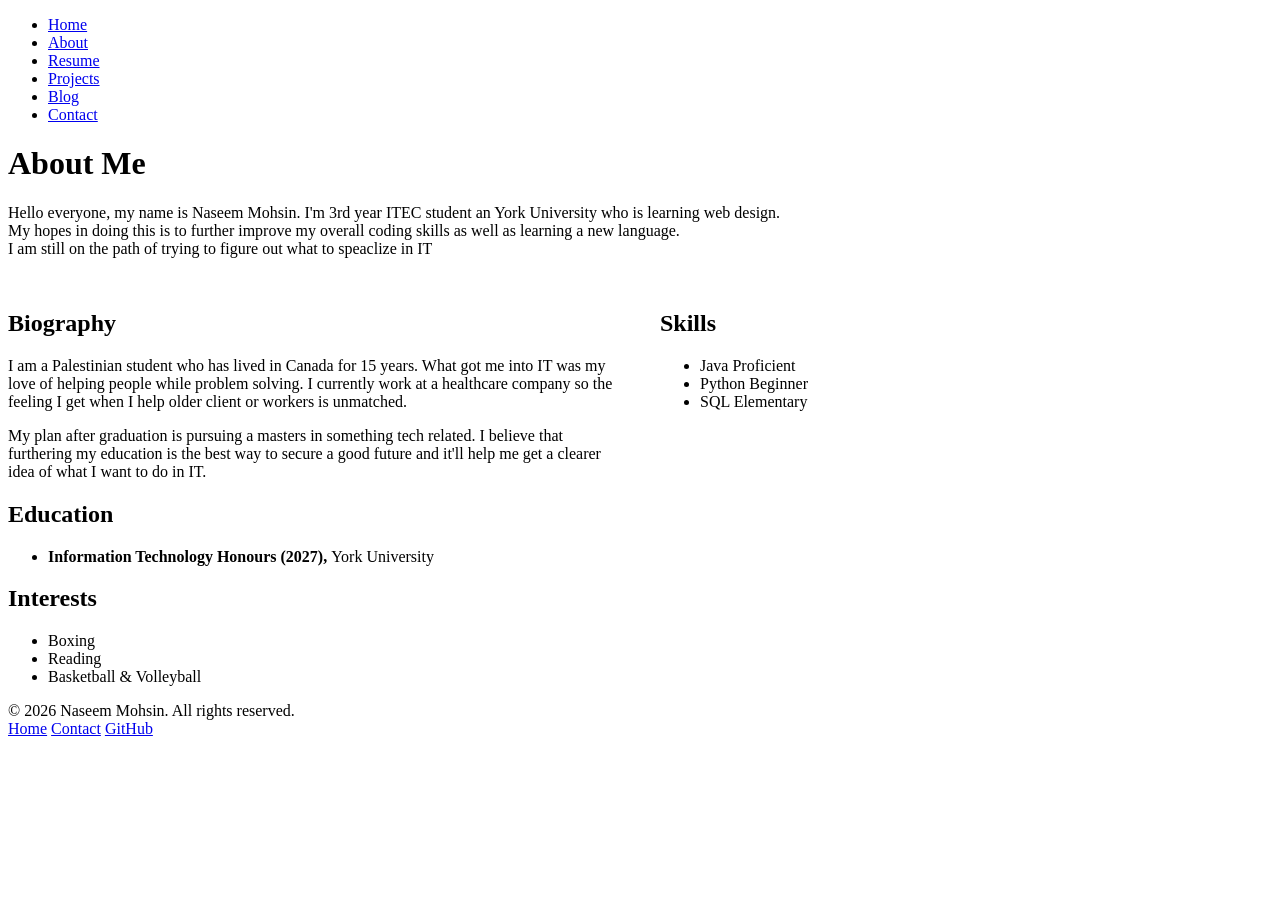
==== about.html @ fe55f2ef "Add files via upload This is the final version of about, blog, contact, index, for Part A" ====
<!DOCTYPE html>
<html lang="en">
<head>
  <meta charset="UTF-8">
  <meta name="viewport" content="width=device-width, initial-scale=1.0">
  <title>About Naseem Mohsin</title>
  <link rel="stylesheet" href="css/style.css">

  <style>
    .bio-grid { display: grid; grid-template-columns: 1fr 1fr; gap: 2.5rem; margin-top: 2rem; }
    @media (max-width: 720px) { .bio-grid { grid-template-columns: 1fr; } }
  </style>
</head>
<body>

  <header class="site-header">
    <div class="nav-wrap">
      <a href="index.html" class="logo">
      <nav><ul class="nav-links">
        <li><a href="index.html">Home</a></li>
        <li><a href="about.html" aria-current="page">About</a></li>
        <li><a href="resume.html">Resume</a></li>
        <li><a href="projects.html">Projects</a></li>
        <li><a href="blog.html">Blog</a></li>
        <li><a href="contact.html">Contact</a></li>
      </ul></nav>
    </div>
  </header>

  <main class="container">
    <div class="page-header">
      <h1>About Me</h1>
      <p class="lede">
        Hello everyone, my name is Naseem Mohsin. I'm 3rd year ITEC student an York University who is learning web design. 
        <br>My hopes in doing this is to further improve my overall coding skills as well as learning a new language. 
        <br>I am still on the path of trying to figure out what to speaclize in IT</p>
    </div>

    <section class="bio-grid">
      <div>
        <h2>Biography</h2>
        <p>I am a Palestinian student who has lived in Canada for 15 years. What got me into IT was my love of helping people while problem solving. I currently work at a healthcare company so the feeling I get when I help older client or workers is unmatched.</p>
        <p>My plan after graduation is pursuing a masters in something tech related. I believe that furthering my education is the best way to secure a good future and it'll help me get a clearer idea of what I want to do in IT.</p>

        <h2>Education</h2>
        <ul>
          <li><strong>Information Technology Honours (2027), </strong> York University</li>
        </ul>

        <h2>Interests</h2>
        <ul>
          <li>Boxing</li>
          <li>Reading </li>
          <li>Basketball & Volleyball</li>
        </ul>
      </div>

      <div>
        <h2>Skills</h2>
        <ul class="skill-list">
          <li><span>Java</span> <span class="tag"> Proficient</span></li>
          <li><span>Python</span> <span class="tag">Beginner</span></li>
          <li><span>SQL</span> <span class="tag">Elementary</span></li>
        </ul>
      </div>
    </section>
  </main>

  <footer class="site-footer">
    <div class="footer-wrap">
      <span>&copy; 2026 Naseem Mohsin. All rights reserved.</span>
      <div class="footer-links">
        <a href="index.html">Home</a>
        <a href="contact.html">Contact</a>
        <a href="https://github.com/Naseem710" target="_blank" rel="noopener">GitHub</a>
      </div>
    </div>
  </footer>
</body>
</html>
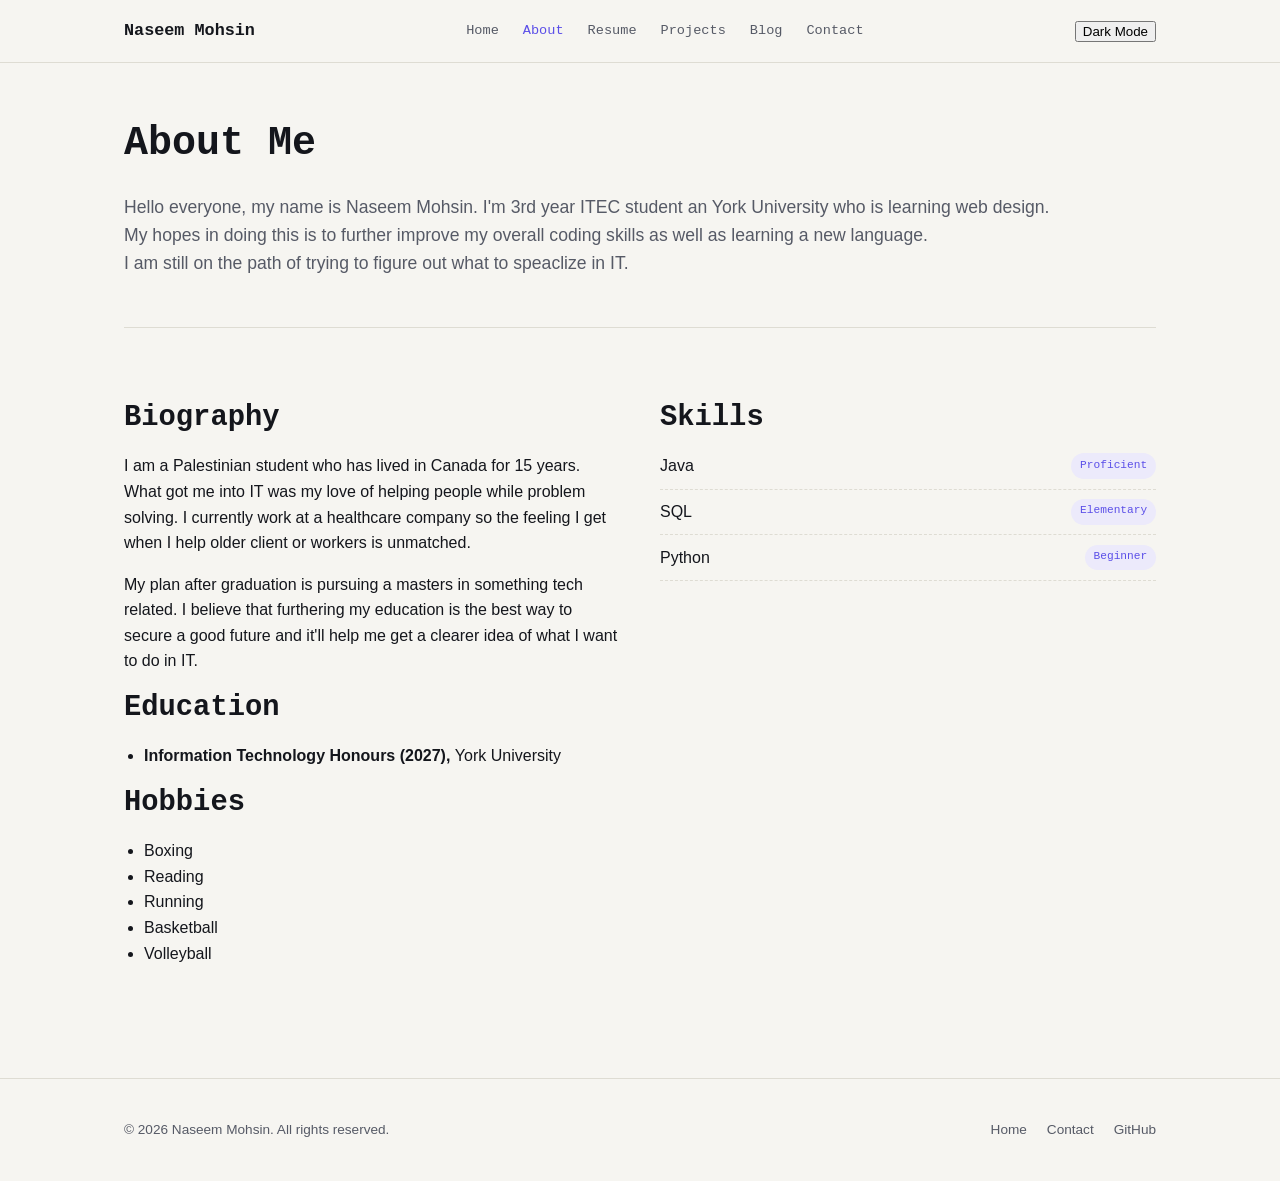
==== commit 642f36ba: "Add files via upload These are the final chanegs done for Phase B part 1" ====
--- a/about.html
+++ b/about.html
@@ -5,6 +5,7 @@
   <meta name="viewport" content="width=device-width, initial-scale=1.0">
   <title>About Naseem Mohsin</title>
   <link rel="stylesheet" href="css/style.css">
+  <script src="js/theme.js" defer></script>
 
   <style>
     .bio-grid { display: grid; grid-template-columns: 1fr 1fr; gap: 2.5rem; margin-top: 2rem; }
@@ -15,7 +16,7 @@
 
   <header class="site-header">
     <div class="nav-wrap">
-      <a href="index.html" class="logo">
+      <a href="index.html" class="logo">Naseem Mohsin</a>
       <nav><ul class="nav-links">
         <li><a href="index.html">Home</a></li>
         <li><a href="about.html" aria-current="page">About</a></li>
@@ -24,16 +25,17 @@
         <li><a href="blog.html">Blog</a></li>
         <li><a href="contact.html">Contact</a></li>
       </ul></nav>
+      <button id="theme-toggle" aria-label="Toggle dark mode">Dark Mode</button>
     </div>
   </header>
 
   <main class="container">
     <div class="page-header">
       <h1>About Me</h1>
-      <p class="lede">
+      <p class="intro-text">
         Hello everyone, my name is Naseem Mohsin. I'm 3rd year ITEC student an York University who is learning web design. 
         <br>My hopes in doing this is to further improve my overall coding skills as well as learning a new language. 
-        <br>I am still on the path of trying to figure out what to speaclize in IT</p>
+        <br>I am still on the path of trying to figure out what to speaclize in IT.</p>
     </div>
 
     <section class="bio-grid">
@@ -47,11 +49,13 @@
           <li><strong>Information Technology Honours (2027), </strong> York University</li>
         </ul>
 
-        <h2>Interests</h2>
+        <h2>Hobbies</h2>
         <ul>
           <li>Boxing</li>
           <li>Reading </li>
-          <li>Basketball & Volleyball</li>
+          <li>Running</li>
+          <li>Basketball</li>
+          <li>Volleyball</li>
         </ul>
       </div>
 
@@ -59,8 +63,9 @@
         <h2>Skills</h2>
         <ul class="skill-list">
           <li><span>Java</span> <span class="tag"> Proficient</span></li>
+          <li><span>SQL</span> <span class="tag">Elementary</span></li>
           <li><span>Python</span> <span class="tag">Beginner</span></li>
-          <li><span>SQL</span> <span class="tag">Elementary</span></li>
+          
         </ul>
       </div>
     </section>
@@ -72,9 +77,9 @@
       <div class="footer-links">
         <a href="index.html">Home</a>
         <a href="contact.html">Contact</a>
-        <a href="https://github.com/Naseem710" target="_blank" rel="noopener">GitHub</a>
+        <a href="https://github.com/Naseem710" >GitHub</a>
       </div>
     </div>
   </footer>
 </body>
-</html>
+</html>
--- a/css/style.css
+++ b/css/style.css
@@ -0,0 +1,256 @@
+* { box-sizing: border-box; }
+body {
+  margin: 0;
+  background: #F6F5F1;
+  color: #14161C;
+  font-family: Arial, Helvetica, sans-serif;
+  font-size: 16px;
+  line-height: 1.6;
+  transition: background 0.2s ease, color 0.2s ease;
+}
+img { max-width: 100%; display: block; }
+a { color: #5B4FE8; text-decoration: none; }
+a:hover { text-decoration: underline; }
+ul, ol { padding-left: 1.25rem; }
+
+a:focus, button:focus, input:focus, textarea:focus, select:focus {
+  outline: 2px solid #5B4FE8;
+  outline-offset: 2px;
+}
+
+h1, h2, h3 {
+  font-family: 'Courier New', Courier, monospace;
+  line-height: 1.25;
+  margin: 0 0 0.6em;
+}
+h1 { font-size: 2.5rem; }
+h2 { font-size: 1.8rem; }
+@media (max-width: 640px) {
+  h1 { font-size: 1.9rem; }
+  h2 { font-size: 1.4rem; }
+}
+h3 { font-size: 1.15rem; }
+p { margin: 0 0 1em; }
+
+.container {
+  max-width: 1080px;
+  margin: 0 auto;
+  padding: 0 1.5rem;
+}
+
+/* Site Header */
+.site-header {
+  border-bottom: 1px solid #DEDCD3;
+  position: sticky;
+  top: 0;
+  background: #F6F5F1;
+  z-index: 10;
+}
+.nav-wrap {
+  display: flex;
+  align-items: center;
+  justify-content: space-between;
+  padding: 1.1rem 1.5rem;
+  max-width: 1080px;
+  margin: 0 auto;
+  gap: 1rem;
+}
+.logo {
+  font-family: 'Courier New', Courier, monospace;
+  font-weight: 700;
+  font-size: 1.05rem;
+  color: #14161C;
+}
+.logo span { color: #5B4FE8; }
+.nav-links {
+  list-style: none;
+  display: flex;
+  gap: 1.5rem;
+  margin: 0;
+  padding: 0;
+  font-family: 'Courier New', Courier, monospace;
+  font-size: 0.85rem;
+}
+.nav-links a { color: #565A66; }
+.nav-links a:hover, .nav-links a[aria-current="page"] {
+  color: #5B4FE8;
+  text-decoration: none;
+}
+
+@media (max-width: 640px) {
+  .nav-links { display: none; }
+}
+
+/*  Buttons */
+.btn {
+  display: inline-block;
+  font-family: 'Courier New', Courier, monospace;
+  font-size: 0.85rem;
+  padding: 0.7rem 1.3rem;
+  border-radius: 6px;
+  border: 1px solid #5B4FE8;
+  cursor: pointer;
+}
+.btn-primary { background: #5B4FE8; color: #fff; }
+.btn-primary:hover { opacity: 0.9; text-decoration: none; }
+.btn-outline { background: transparent; color: #5B4FE8; }
+.btn-outline:hover { background: #ECEAFB; text-decoration: none; }
+
+/*  Home page/ index.html */
+.intro-section {
+  padding: 5rem 0 4rem;
+  display: grid;
+  grid-template-columns: 1.1fr 0.9fr;
+  gap: 3rem;
+  align-items: center;
+}
+.intro-photo {
+  width: 100%;
+  aspect-ratio: 1;
+  border-radius: 6px;
+  background: #ECEAFB;
+  border: 1px solid #DEDCD3;
+  object-fit: cover;
+}
+.intro-section p.intro-text { font-size: 1.1rem; color: #565A66; }
+.intro-actions { display: flex; gap: 0.9rem; margin-top: 1.5rem; flex-wrap: wrap; }
+
+@media (max-width: 720px) {
+  .intro-section { grid-template-columns: 1fr; padding: 3rem 0 2.5rem; }
+  .intro-photo { max-width: 260px; }
+}
+
+/* General header (not including home page */
+.page-header {
+  padding: 3.5rem 0 2rem;
+  border-bottom: 1px solid #DEDCD3;
+  margin-bottom: 2.5rem;
+}
+.intro-text { font-size: 1.1rem; color: #565A66; }
+
+/* Sections */
+section { padding: 2rem 0; }
+.two-col {
+  display: grid;
+  grid-template-columns: repeat(2, 1fr);
+  gap: 2rem;
+}
+@media (max-width: 720px) {
+  .two-col { grid-template-columns: 1fr; }
+}
+
+/* cards that were used */
+.card {
+  background: #FFFFFF;
+  border: 1px solid #DEDCD3;
+  border-radius: 6px;
+  padding: 1.5rem;
+}
+.grid {
+  display: grid;
+  grid-template-columns: repeat(auto-fit, minmax(260px, 1fr));
+  gap: 1.5rem;
+}
+.card-img {
+  width: 100%;
+  aspect-ratio: 16/10;
+  object-fit: cover;
+  border-radius: 6px;
+  margin-bottom: 1rem;
+  background: #ECEAFB;
+}
+.card-title { margin-bottom: 0.4rem; }
+.card-meta {
+  font-family: 'Courier New', Courier, monospace;
+  font-size: 0.75rem;
+  color: #565A66;
+  margin-bottom: 0.6rem;
+  display: flex;
+  gap: 0.75rem;
+  flex-wrap: wrap;
+}
+.tag {
+  display: inline-block;
+  font-family: 'Courier New', Courier, monospace;
+  font-size: 0.7rem;
+  background: #ECEAFB;
+  color: #5B4FE8;
+  padding: 0.2rem 0.55rem;
+  border-radius: 999px;
+}
+
+/* SKills on about page */
+.skill-list, .value-list {
+  list-style: none;
+  padding: 0;
+  margin: 0;
+  display: grid;
+  gap: 0.6rem;
+}
+.skill-list li, .value-list li {
+  display: flex;
+  justify-content: space-between;
+  border-bottom: 1px dashed #DEDCD3;
+  padding-bottom: 0.6rem;
+}
+
+/* Contact form*/
+.form-field { margin-bottom: 1.3rem; }
+label {
+  display: block;
+  font-family: 'Courier New', Courier, monospace;
+  font-size: 0.8rem;
+  margin-bottom: 0.4rem;
+  color: #565A66;
+}
+input, textarea {
+  width: 100%;
+  font-family: Arial, Helvetica, sans-serif;
+  font-size: 1rem;
+  padding: 0.7rem 0.85rem;
+  border-radius: 6px;
+  border: 1px solid #DEDCD3;
+  background: #FFFFFF;
+  color: #14161C;
+}
+textarea { min-height: 140px; resize: vertical; }
+
+.social-links { display: flex; gap: 1rem; margin-top: 1rem; }
+.social-links a {
+  border: 1px solid #DEDCD3;
+  border-radius: 6px;
+  padding: 0.6rem 0.9rem;
+  color: #14161C;
+  font-family: 'Courier New', Courier, monospace;
+  font-size: 0.8rem;
+}
+.social-links a:hover { border-color: #5B4FE8; color: #5B4FE8; text-decoration: none; }
+
+/* Resume page */
+.resume-embed {
+  width: 100%;
+  height: 95vh;
+  border: 1px solid #DEDCD3;
+  border-radius: 6px;
+}
+
+/* Footer */
+.site-footer {
+  border-top: 1px solid #DEDCD3;
+  margin-top: 4rem;
+  padding: 2.5rem 0;
+  font-size: 0.85rem;
+  color: #565A66;
+}
+.footer-wrap {
+  max-width: 1080px;
+  margin: 0 auto;
+  padding: 0 1.5rem;
+  display: flex;
+  justify-content: space-between;
+  align-items: center;
+  gap: 1rem;
+  flex-wrap: wrap;
+}
+.footer-links { display: flex; gap: 1.25rem; }
+.footer-links a { color: #565A66; }
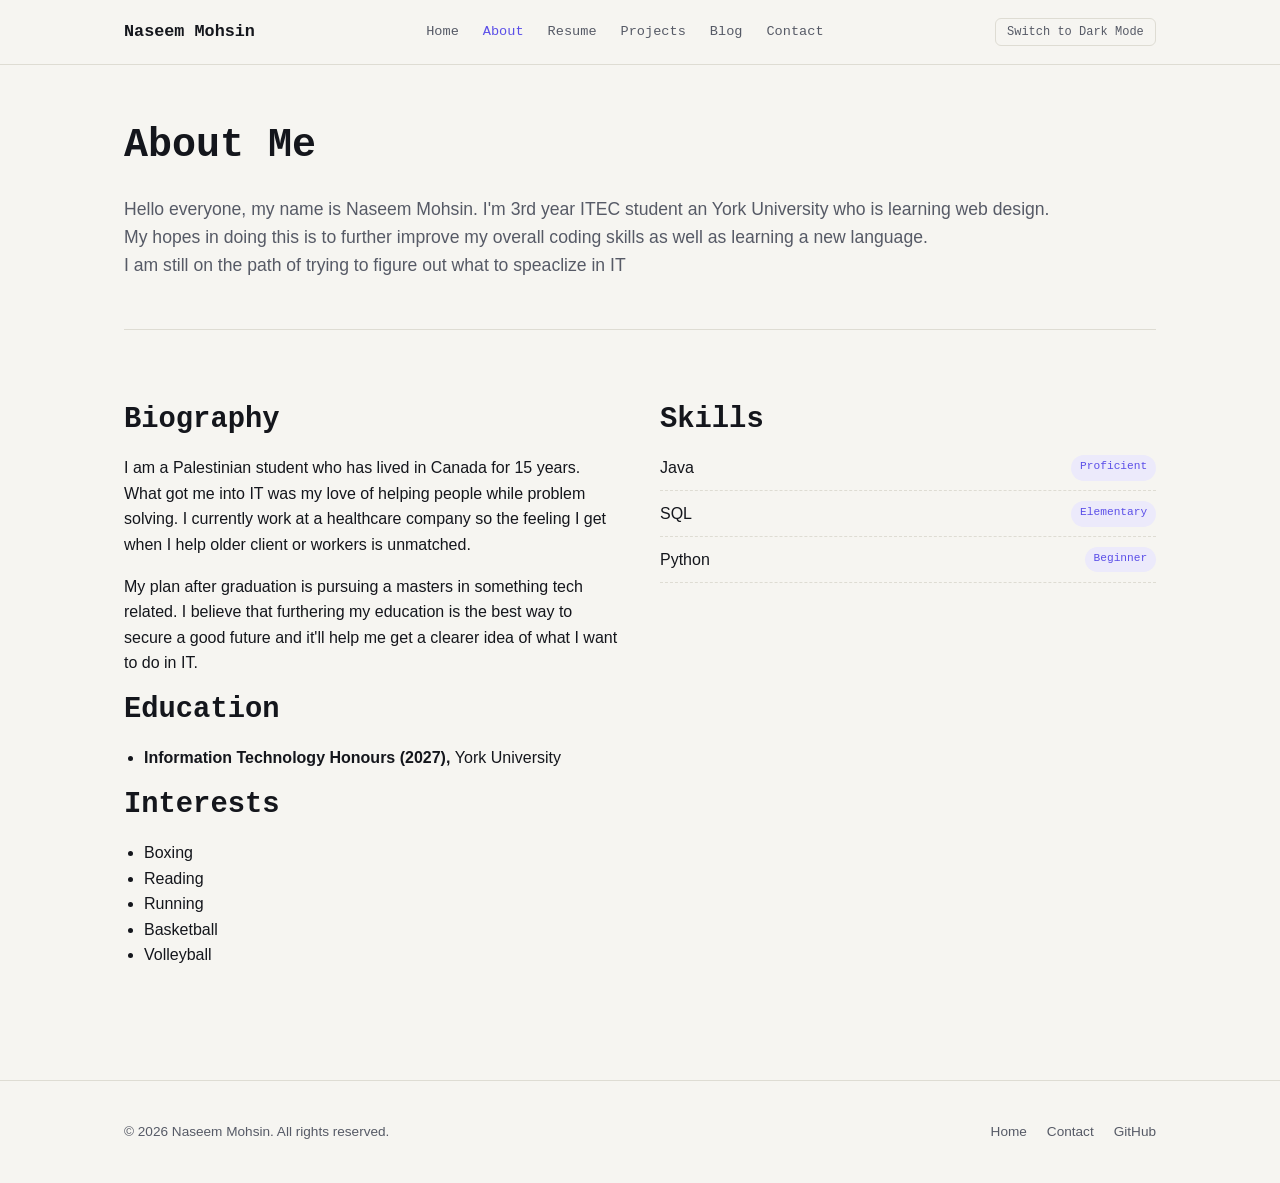
==== commit 972ff1bd: "Add files via upload" ====
--- a/about.html
+++ b/about.html
@@ -6,6 +6,7 @@
   <title>About Naseem Mohsin</title>
   <link rel="stylesheet" href="css/style.css">
   <script src="js/theme.js" defer></script>
+  <script src="js/components.js" defer></script>
 
   <style>
     .bio-grid { display: grid; grid-template-columns: 1fr 1fr; gap: 2.5rem; margin-top: 2rem; }
@@ -14,20 +15,7 @@
 </head>
 <body>
 
-  <header class="site-header">
-    <div class="nav-wrap">
-      <a href="index.html" class="logo">Naseem Mohsin</a>
-      <nav><ul class="nav-links">
-        <li><a href="index.html">Home</a></li>
-        <li><a href="about.html" aria-current="page">About</a></li>
-        <li><a href="resume.html">Resume</a></li>
-        <li><a href="projects.html">Projects</a></li>
-        <li><a href="blog.html">Blog</a></li>
-        <li><a href="contact.html">Contact</a></li>
-      </ul></nav>
-      <button id="theme-toggle" aria-label="Toggle dark mode">Dark Mode</button>
-    </div>
-  </header>
+  <div id="header-placeholder"></div>
 
   <main class="container">
     <div class="page-header">
@@ -35,7 +23,7 @@
       <p class="intro-text">
         Hello everyone, my name is Naseem Mohsin. I'm 3rd year ITEC student an York University who is learning web design. 
         <br>My hopes in doing this is to further improve my overall coding skills as well as learning a new language. 
-        <br>I am still on the path of trying to figure out what to speaclize in IT.</p>
+        <br>I am still on the path of trying to figure out what to speaclize in IT</p>
     </div>
 
     <section class="bio-grid">
@@ -49,12 +37,12 @@
           <li><strong>Information Technology Honours (2027), </strong> York University</li>
         </ul>
 
-        <h2>Hobbies</h2>
+        <h2>Interests</h2>
         <ul>
           <li>Boxing</li>
           <li>Reading </li>
           <li>Running</li>
-          <li>Basketball</li>
+          <li>Basketball </li>
           <li>Volleyball</li>
         </ul>
       </div>
@@ -65,21 +53,11 @@
           <li><span>Java</span> <span class="tag"> Proficient</span></li>
           <li><span>SQL</span> <span class="tag">Elementary</span></li>
           <li><span>Python</span> <span class="tag">Beginner</span></li>
-          
         </ul>
       </div>
     </section>
   </main>
 
-  <footer class="site-footer">
-    <div class="footer-wrap">
-      <span>&copy; 2026 Naseem Mohsin. All rights reserved.</span>
-      <div class="footer-links">
-        <a href="index.html">Home</a>
-        <a href="contact.html">Contact</a>
-        <a href="https://github.com/Naseem710" >GitHub</a>
-      </div>
-    </div>
-  </footer>
+  <div id="footer-placeholder"></div>
 </body>
 </html>
--- a/css/style.css
+++ b/css/style.css
@@ -1,20 +1,43 @@
 * { box-sizing: border-box; }
+
+/* light & dark theme colors
+light is default and dark overrides when JS sets data-theme="dark" on body */
+:root {
+  --bg: #F6F5F1;
+  --bg-raised: #FFFFFF;
+  --text: #14161C;
+  --text-soft: #565A66;
+  --accent: #5B4FE8;
+  --accent-soft: #ECEAFB;
+  --line: #DEDCD3;
+}
+
+[data-theme="dark"] {
+  --bg: #14161C;
+  --bg-raised: #1B1E27;
+  --text: #F1F0EC;
+  --text-soft: #A6A9B4;
+  --accent: #9A90FF;
+  --accent-soft: #23213A;
+  --line: #2A2D38;
+}
+
 body {
   margin: 0;
-  background: #F6F5F1;
-  color: #14161C;
+  background: var(--bg);
+  color: var(--text);
   font-family: Arial, Helvetica, sans-serif;
   font-size: 16px;
   line-height: 1.6;
   transition: background 0.2s ease, color 0.2s ease;
 }
 img { max-width: 100%; display: block; }
-a { color: #5B4FE8; text-decoration: none; }
+a { color: var(--accent); text-decoration: none; }
 a:hover { text-decoration: underline; }
 ul, ol { padding-left: 1.25rem; }
 
 a:focus, button:focus, input:focus, textarea:focus, select:focus {
-  outline: 2px solid #5B4FE8;
+  outline: 2px solid var(--accent);
   outline-offset: 2px;
 }
 
@@ -40,10 +63,10 @@
 
 /* Site Header */
 .site-header {
-  border-bottom: 1px solid #DEDCD3;
+  border-bottom: 1px solid var(--line);
   position: sticky;
   top: 0;
-  background: #F6F5F1;
+  background: var(--bg);
   z-index: 10;
 }
 .nav-wrap {
@@ -59,9 +82,8 @@
   font-family: 'Courier New', Courier, monospace;
   font-weight: 700;
   font-size: 1.05rem;
-  color: #14161C;
-}
-.logo span { color: #5B4FE8; }
+  color: var(--text);
+}
 .nav-links {
   list-style: none;
   display: flex;
@@ -71,15 +93,28 @@
   font-family: 'Courier New', Courier, monospace;
   font-size: 0.85rem;
 }
-.nav-links a { color: #565A66; }
+.nav-links a { color: var(--text-soft); }
 .nav-links a:hover, .nav-links a[aria-current="page"] {
-  color: #5B4FE8;
+  color: var(--accent);
   text-decoration: none;
 }
 
 @media (max-width: 640px) {
   .nav-links { display: none; }
 }
+
+/* dark mode toggle button in header */
+#theme-toggle {
+  font-family: 'Courier New', Courier, monospace;
+  font-size: 0.75rem;
+  background: none;
+  border: 1px solid var(--line);
+  color: var(--text-soft);
+  padding: 0.4rem 0.7rem;
+  border-radius: 6px;
+  cursor: pointer;
+}
+#theme-toggle:hover { border-color: var(--accent); color: var(--accent); }
 
 /*  Buttons */
 .btn {
@@ -88,13 +123,13 @@
   font-size: 0.85rem;
   padding: 0.7rem 1.3rem;
   border-radius: 6px;
-  border: 1px solid #5B4FE8;
+  border: 1px solid var(--accent);
   cursor: pointer;
 }
-.btn-primary { background: #5B4FE8; color: #fff; }
+.btn-primary { background: var(--accent); color: #fff; }
 .btn-primary:hover { opacity: 0.9; text-decoration: none; }
-.btn-outline { background: transparent; color: #5B4FE8; }
-.btn-outline:hover { background: #ECEAFB; text-decoration: none; }
+.btn-outline { background: transparent; color: var(--accent); }
+.btn-outline:hover { background: var(--accent-soft); text-decoration: none; }
 
 /*  Home page/ index.html */
 .intro-section {
@@ -108,11 +143,11 @@
   width: 100%;
   aspect-ratio: 1;
   border-radius: 6px;
-  background: #ECEAFB;
-  border: 1px solid #DEDCD3;
+  background: var(--accent-soft);
+  border: 1px solid var(--line);
   object-fit: cover;
 }
-.intro-section p.intro-text { font-size: 1.1rem; color: #565A66; }
+.intro-section p.intro-text { font-size: 1.1rem; color: var(--text-soft); }
 .intro-actions { display: flex; gap: 0.9rem; margin-top: 1.5rem; flex-wrap: wrap; }
 
 @media (max-width: 720px) {
@@ -120,13 +155,13 @@
   .intro-photo { max-width: 260px; }
 }
 
-/* General header (not including home page */
+/* General header (not including home page) */
 .page-header {
   padding: 3.5rem 0 2rem;
-  border-bottom: 1px solid #DEDCD3;
+  border-bottom: 1px solid var(--line);
   margin-bottom: 2.5rem;
 }
-.intro-text { font-size: 1.1rem; color: #565A66; }
+.intro-text { font-size: 1.1rem; color: var(--text-soft); }
 
 /* Sections */
 section { padding: 2rem 0; }
@@ -141,8 +176,8 @@
 
 /* cards that were used */
 .card {
-  background: #FFFFFF;
-  border: 1px solid #DEDCD3;
+  background: var(--bg-raised);
+  border: 1px solid var(--line);
   border-radius: 6px;
   padding: 1.5rem;
 }
@@ -157,13 +192,13 @@
   object-fit: cover;
   border-radius: 6px;
   margin-bottom: 1rem;
-  background: #ECEAFB;
+  background: var(--accent-soft);
 }
 .card-title { margin-bottom: 0.4rem; }
 .card-meta {
   font-family: 'Courier New', Courier, monospace;
   font-size: 0.75rem;
-  color: #565A66;
+  color: var(--text-soft);
   margin-bottom: 0.6rem;
   display: flex;
   gap: 0.75rem;
@@ -173,13 +208,13 @@
   display: inline-block;
   font-family: 'Courier New', Courier, monospace;
   font-size: 0.7rem;
-  background: #ECEAFB;
-  color: #5B4FE8;
+  background: var(--accent-soft);
+  color: var(--accent);
   padding: 0.2rem 0.55rem;
   border-radius: 999px;
 }
 
-/* SKills on about page */
+/* Skills on about page */
 .skill-list, .value-list {
   list-style: none;
   padding: 0;
@@ -190,7 +225,7 @@
 .skill-list li, .value-list li {
   display: flex;
   justify-content: space-between;
-  border-bottom: 1px dashed #DEDCD3;
+  border-bottom: 1px dashed var(--line);
   padding-bottom: 0.6rem;
 }
 
@@ -201,7 +236,7 @@
   font-family: 'Courier New', Courier, monospace;
   font-size: 0.8rem;
   margin-bottom: 0.4rem;
-  color: #565A66;
+  color: var(--text-soft);
 }
 input, textarea {
   width: 100%;
@@ -209,38 +244,38 @@
   font-size: 1rem;
   padding: 0.7rem 0.85rem;
   border-radius: 6px;
-  border: 1px solid #DEDCD3;
-  background: #FFFFFF;
-  color: #14161C;
+  border: 1px solid var(--line);
+  background: var(--bg-raised);
+  color: var(--text);
 }
 textarea { min-height: 140px; resize: vertical; }
 
 .social-links { display: flex; gap: 1rem; margin-top: 1rem; }
 .social-links a {
-  border: 1px solid #DEDCD3;
+  border: 1px solid var(--line);
   border-radius: 6px;
   padding: 0.6rem 0.9rem;
-  color: #14161C;
+  color: var(--text);
   font-family: 'Courier New', Courier, monospace;
   font-size: 0.8rem;
 }
-.social-links a:hover { border-color: #5B4FE8; color: #5B4FE8; text-decoration: none; }
+.social-links a:hover { border-color: var(--accent); color: var(--accent); text-decoration: none; }
 
 /* Resume page */
 .resume-embed {
   width: 100%;
   height: 95vh;
-  border: 1px solid #DEDCD3;
+  border: 1px solid var(--line);
   border-radius: 6px;
 }
 
 /* Footer */
 .site-footer {
-  border-top: 1px solid #DEDCD3;
+  border-top: 1px solid var(--line);
   margin-top: 4rem;
   padding: 2.5rem 0;
   font-size: 0.85rem;
-  color: #565A66;
+  color: var(--text-soft);
 }
 .footer-wrap {
   max-width: 1080px;
@@ -253,4 +288,4 @@
   flex-wrap: wrap;
 }
 .footer-links { display: flex; gap: 1.25rem; }
-.footer-links a { color: #565A66; }+.footer-links a { color: var(--text-soft); }
